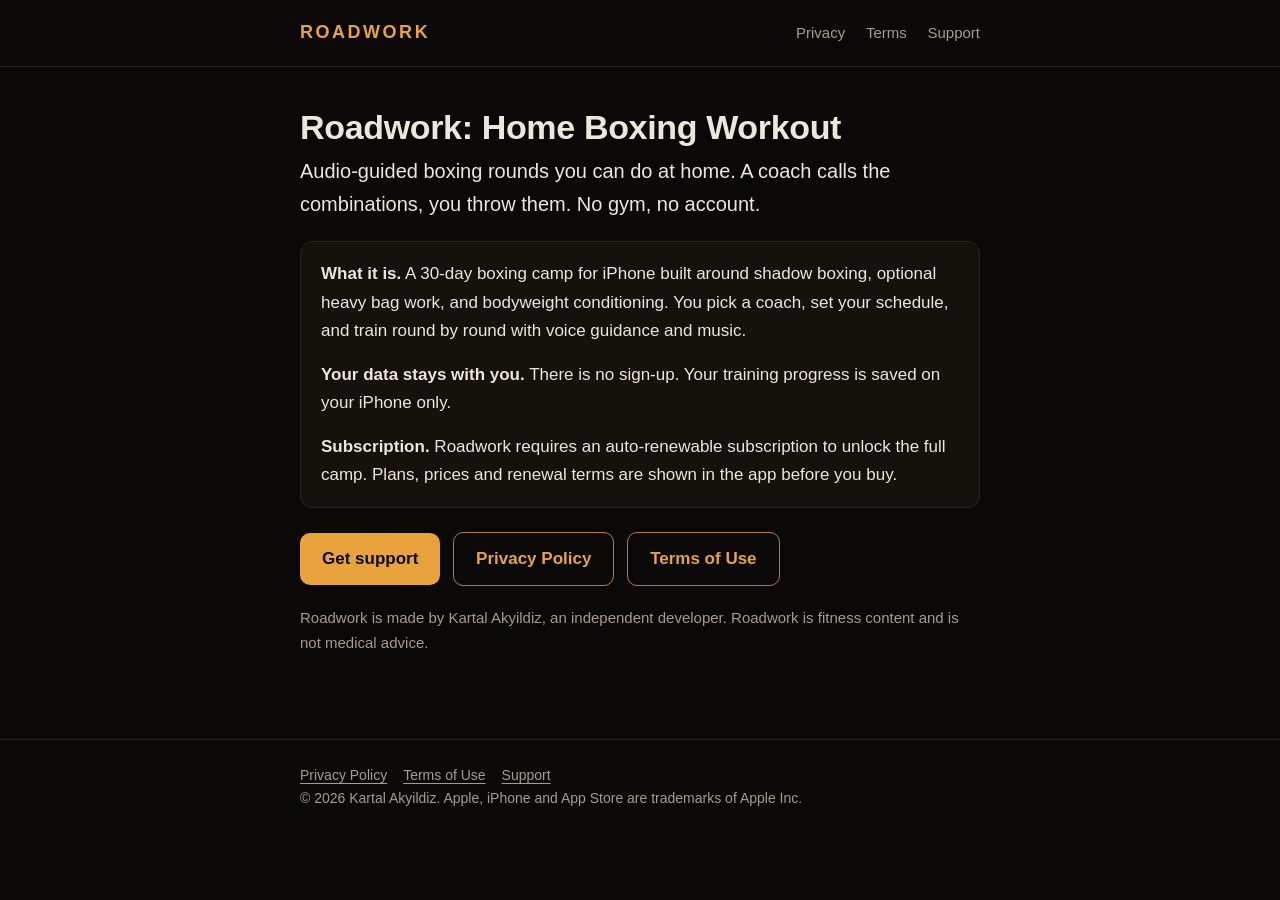
==== index.html @ eff5b134 "Add files via upload" ====
<!doctype html>
<html lang="en">
<head>
<meta charset="utf-8">
<meta name="viewport" content="width=device-width, initial-scale=1">
<title>Roadwork: Home Boxing Workout</title>
<meta name="description" content="Roadwork is an audio-guided home boxing workout for iPhone. Shadow boxing, bodyweight conditioning, and a 30-day camp, with no account required.">
<link rel="stylesheet" href="style.css">
</head>
<body>
<header class="site"><div class="wrap">
  <a class="brand" href="index.html">Roadwork</a>
  <nav aria-label="Main">
    <a href="privacy.html">Privacy</a>
    <a href="terms.html">Terms</a>
    <a href="support.html">Support</a>
  </nav>
</div></header>

<main><div class="wrap">
  <h1>Roadwork: Home Boxing Workout</h1>
  <p class="lead">Audio-guided boxing rounds you can do at home. A coach calls the combinations, you throw them. No gym, no account.</p>

  <div class="card">
    <p><strong>What it is.</strong> A 30-day boxing camp for iPhone built around shadow boxing, optional heavy bag work, and bodyweight conditioning. You pick a coach, set your schedule, and train round by round with voice guidance and music.</p>
    <p><strong>Your data stays with you.</strong> There is no sign-up. Your training progress is saved on your iPhone only.</p>
    <p><strong>Subscription.</strong> Roadwork requires an auto-renewable subscription to unlock the full camp. Plans, prices and renewal terms are shown in the app before you buy.</p>
  </div>

  <p>
    <a class="btn" href="support.html">Get support</a>
    <a class="btn ghost" href="privacy.html">Privacy Policy</a>
    <a class="btn ghost" href="terms.html">Terms of Use</a>
  </p>

  <p class="meta">Roadwork is made by Kartal Akyildiz, an independent developer. Roadwork is fitness content and is not medical advice.</p>
</div></main>

<footer class="site"><div class="wrap">
  <a href="privacy.html">Privacy Policy</a><a href="terms.html">Terms of Use</a><a href="support.html">Support</a>
  <p>&copy; 2026 Kartal Akyildiz. Apple, iPhone and App Store are trademarks of Apple Inc.</p>
</div></footer>
</body>
</html>
---- style.css ----
:root {
  --bg: #0B0907;
  --surface: #15110D;
  --border: #2A2219;
  --text: #EDE6DA;
  --muted: #A89C8A;
  --amber: #E8A33D;
  --amber-dim: #B87F2A;
}
* { box-sizing: border-box; }
html { -webkit-text-size-adjust: 100%; }
body {
  margin: 0;
  background: var(--bg);
  color: var(--text);
  font-family: -apple-system, BlinkMacSystemFont, "Segoe UI", Roboto, Helvetica, Arial, sans-serif;
  font-size: 17px;
  line-height: 1.65;
}
.wrap { max-width: 720px; margin: 0 auto; padding: 0 20px; }
header.site { border-bottom: 1px solid var(--border); padding: 18px 0; }
header.site .wrap { display: flex; flex-wrap: wrap; gap: 8px 24px; align-items: baseline; justify-content: space-between; }
.brand { color: var(--amber); font-weight: 800; letter-spacing: 0.14em; text-transform: uppercase; text-decoration: none; font-size: 18px; }
nav a { color: var(--muted); text-decoration: none; margin-right: 16px; font-size: 15px; }
nav a:last-child { margin-right: 0; }
nav a:hover, nav a[aria-current="page"] { color: var(--amber); }
main { padding: 40px 0 56px; }
h1 { font-size: 34px; line-height: 1.2; margin: 0 0 8px; letter-spacing: -0.01em; }
h2 { font-size: 22px; margin: 40px 0 8px; color: var(--amber); }
h3 { font-size: 18px; margin: 24px 0 4px; }
p, ul, ol { margin: 0 0 16px; }
ul, ol { padding-left: 22px; }
li { margin-bottom: 6px; }
a { color: var(--amber); text-underline-offset: 3px; }
a:hover { color: #F5BE68; }
.meta { color: var(--muted); font-size: 15px; margin-bottom: 28px; }
.lead { font-size: 20px; color: var(--text); }
.card { background: var(--surface); border: 1px solid var(--border); border-radius: 12px; padding: 18px 20px; margin: 20px 0; }
.card p:last-child { margin-bottom: 0; }
.btn { display: inline-block; background: var(--amber); color: #0B0907; font-weight: 700; text-decoration: none; padding: 12px 22px; border-radius: 10px; margin: 4px 8px 4px 0; }
.btn:hover { background: #F5BE68; color: #0B0907; }
.btn.ghost { background: transparent; color: var(--amber); border: 1px solid var(--amber-dim); }
.btn.ghost:hover { background: var(--surface); color: #F5BE68; }
details { background: var(--surface); border: 1px solid var(--border); border-radius: 10px; padding: 12px 16px; margin-bottom: 12px; }
summary { cursor: pointer; font-weight: 600; }
details[open] summary { color: var(--amber); margin-bottom: 8px; }
details p:last-child { margin-bottom: 0; }
footer.site { border-top: 1px solid var(--border); padding: 24px 0 40px; color: var(--muted); font-size: 14px; }
footer.site a { color: var(--muted); margin-right: 16px; }
footer.site a:hover { color: var(--amber); }
table { width: 100%; border-collapse: collapse; margin: 0 0 16px; font-size: 16px; }
th, td { text-align: left; vertical-align: top; padding: 10px 10px; border-bottom: 1px solid var(--border); }
th { color: var(--amber); font-weight: 600; }
@media (max-width: 520px) {
  body { font-size: 16px; }
  h1 { font-size: 28px; }
  main { padding-top: 28px; }
}
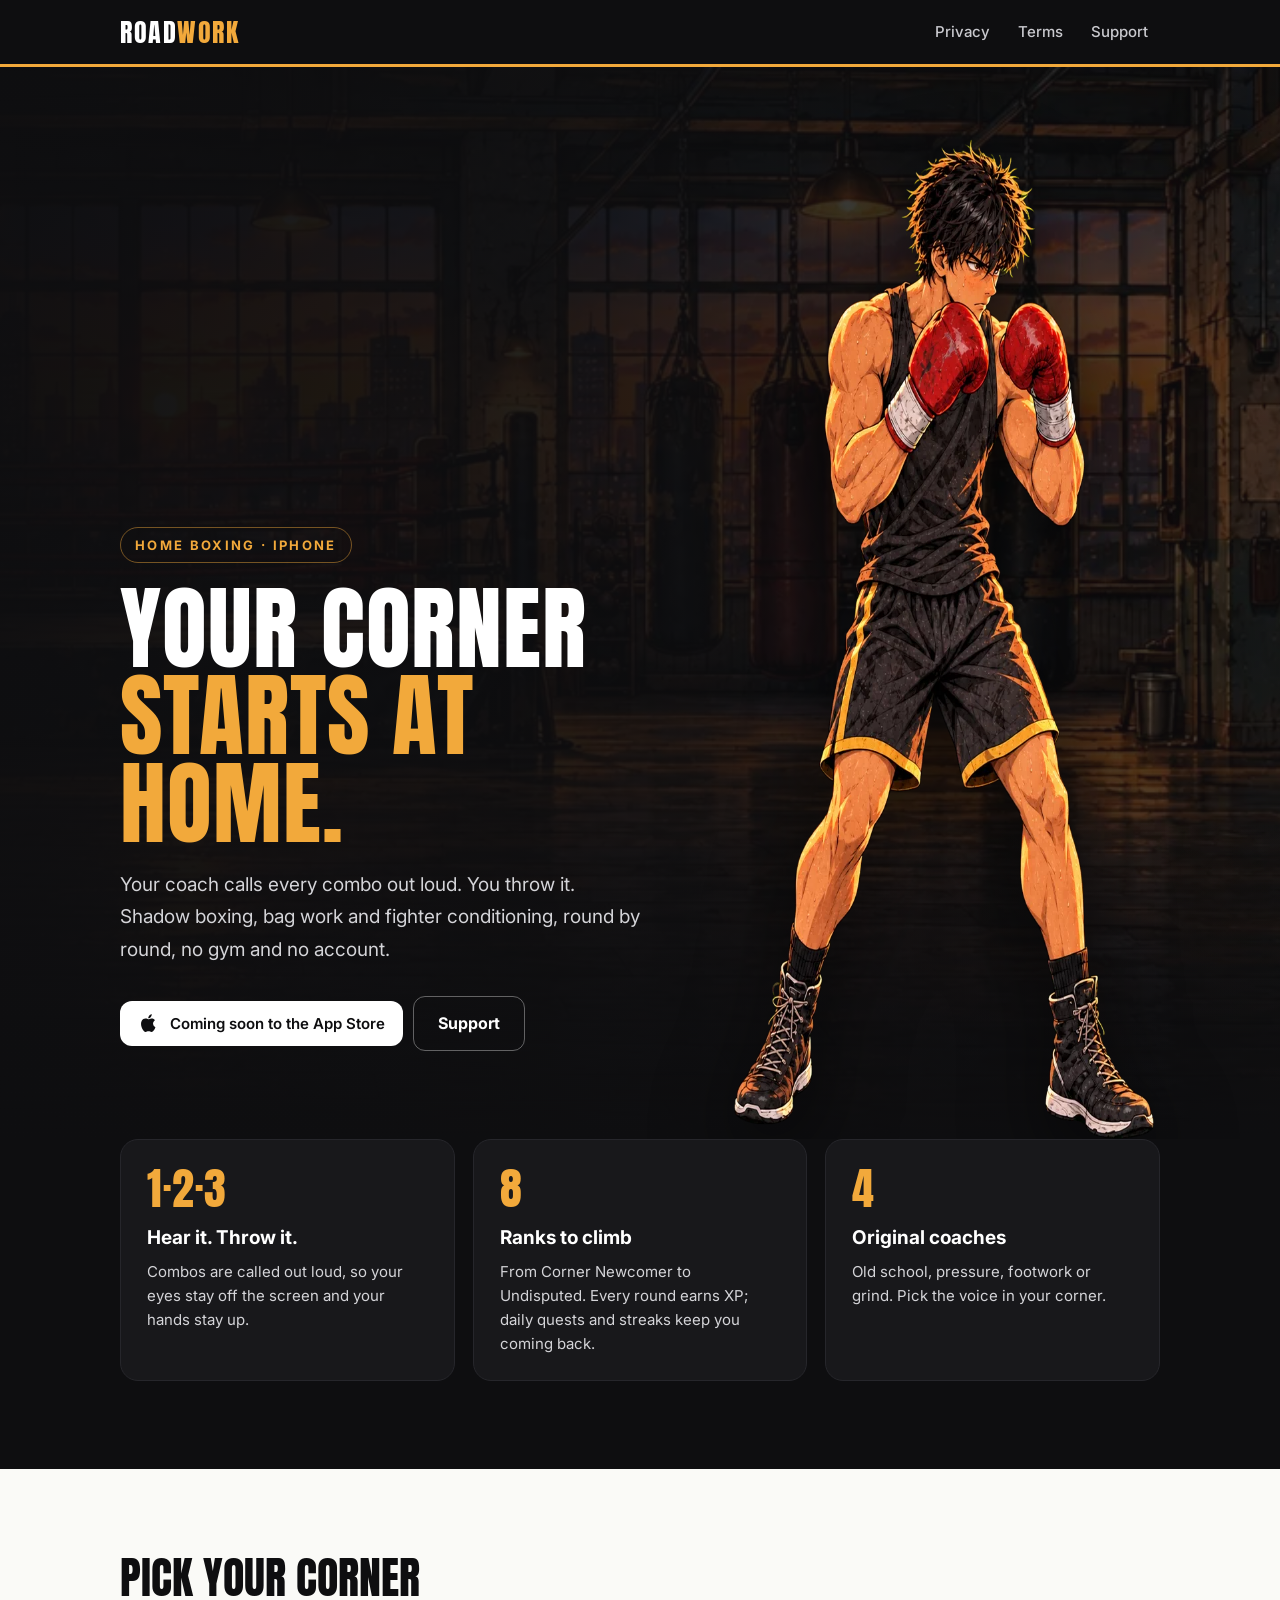
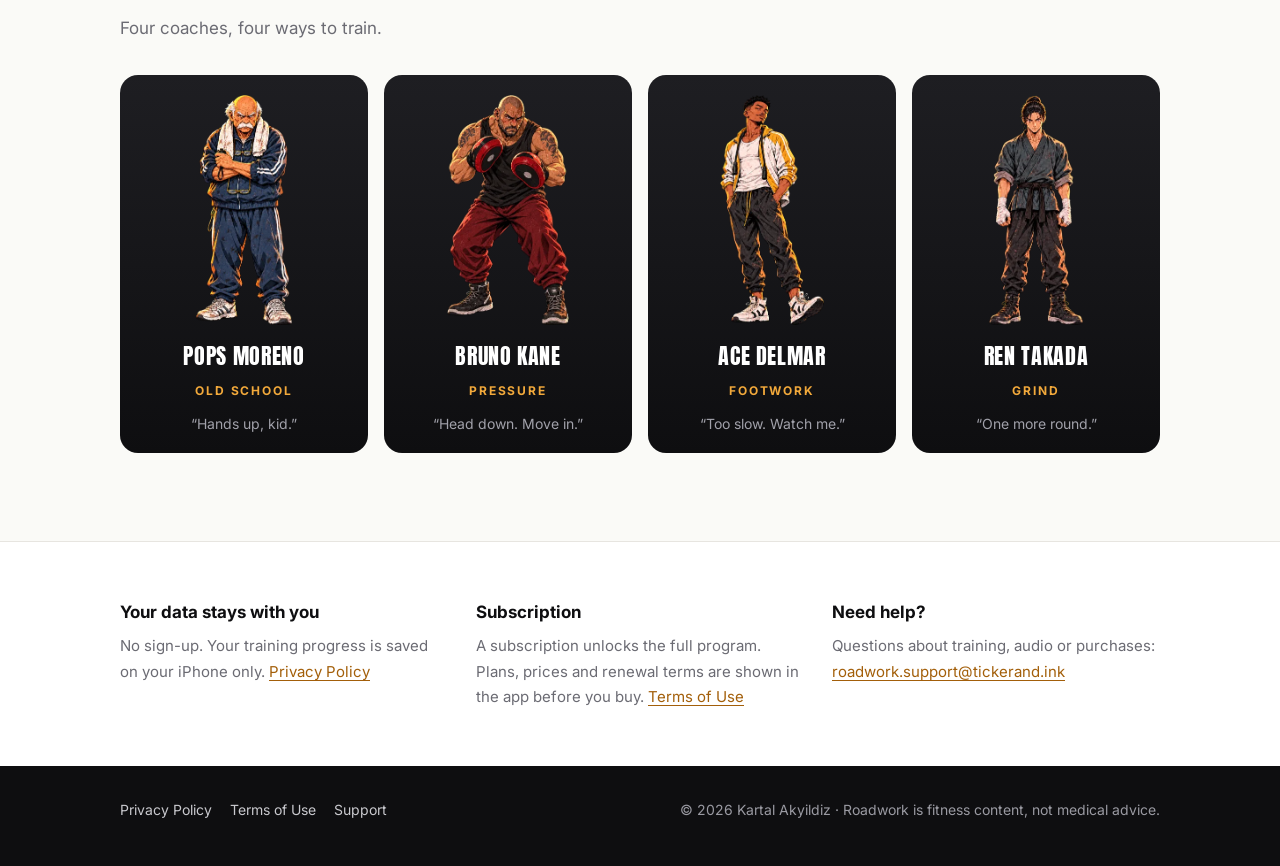
==== commit bd6dcaed: "Add files via upload" ====
--- a/index.html
+++ b/index.html
@@ -1,44 +1,60 @@
-<!doctype html>
-<html lang="en">
-<head>
-<meta charset="utf-8">
-<meta name="viewport" content="width=device-width, initial-scale=1">
-<title>Roadwork: Home Boxing Workout</title>
-<meta name="description" content="Roadwork is an audio-guided home boxing workout for iPhone. Shadow boxing, bodyweight conditioning, and a 30-day camp, with no account required.">
-<link rel="stylesheet" href="style.css">
-</head>
-<body>
-<header class="site"><div class="wrap">
-  <a class="brand" href="index.html">Roadwork</a>
-  <nav aria-label="Main">
-    <a href="privacy.html">Privacy</a>
-    <a href="terms.html">Terms</a>
-    <a href="support.html">Support</a>
-  </nav>
-</div></header>
-
-<main><div class="wrap">
-  <h1>Roadwork: Home Boxing Workout</h1>
-  <p class="lead">Audio-guided boxing rounds you can do at home. A coach calls the combinations, you throw them. No gym, no account.</p>
-
-  <div class="card">
-    <p><strong>What it is.</strong> A 30-day boxing camp for iPhone built around shadow boxing, optional heavy bag work, and bodyweight conditioning. You pick a coach, set your schedule, and train round by round with voice guidance and music.</p>
-    <p><strong>Your data stays with you.</strong> There is no sign-up. Your training progress is saved on your iPhone only.</p>
-    <p><strong>Subscription.</strong> Roadwork requires an auto-renewable subscription to unlock the full camp. Plans, prices and renewal terms are shown in the app before you buy.</p>
-  </div>
-
-  <p>
-    <a class="btn" href="support.html">Get support</a>
-    <a class="btn ghost" href="privacy.html">Privacy Policy</a>
-    <a class="btn ghost" href="terms.html">Terms of Use</a>
-  </p>
-
-  <p class="meta">Roadwork is made by Kartal Akyildiz, an independent developer. Roadwork is fitness content and is not medical advice.</p>
-</div></main>
-
-<footer class="site"><div class="wrap">
-  <a href="privacy.html">Privacy Policy</a><a href="terms.html">Terms of Use</a><a href="support.html">Support</a>
-  <p>&copy; 2026 Kartal Akyildiz. Apple, iPhone and App Store are trademarks of Apple Inc.</p>
-</div></footer>
-</body>
-</html>
+<!doctype html>
+<html lang="en">
+<head>
+<meta charset="utf-8">
+<meta name="viewport" content="width=device-width, initial-scale=1">
+<title>Roadwork: Home Boxing Workout</title>
+<meta name="description" content="Roadwork is a voice-called home boxing workout for iPhone. Shadow boxing, combos called out loud, ranks to climb and four original coaches. No account required.">
+<meta name="theme-color" content="#0E0E10">
+<link rel="stylesheet" href="style.css">
+</head>
+<body>
+<header class="site"><div class="wrap">
+  <a class="brand" href="index.html">Road<span>work</span></a>
+  <nav aria-label="Main">
+    <a href="privacy.html">Privacy</a>
+    <a href="terms.html">Terms</a>
+    <a href="support.html">Support</a>
+  </nav>
+</div></header>
+
+<section class="hero"><div class="wrap">
+  <div class="copy">
+    <span class="eyebrow">Home boxing &middot; iPhone</span>
+    <h1>Your corner<br><em>starts at home.</em></h1>
+    <p>Your coach calls every combo out loud. You throw it. Shadow boxing, bag work and fighter conditioning, round by round, no gym and no account.</p>
+    <div class="actions"><span class="soon"><svg viewBox="0 0 24 24" aria-hidden="true"><path fill="currentColor" d="M16.4 12.6c0-2.4 2-3.6 2.1-3.7-1.1-1.7-2.9-1.9-3.5-1.9-1.5-.2-2.9.9-3.7.9-.8 0-1.9-.9-3.2-.8-1.6 0-3.1 1-4 2.4-1.7 3-.4 7.4 1.2 9.8.8 1.2 1.8 2.5 3 2.4 1.2 0 1.7-.8 3.2-.8s1.9.8 3.2.8c1.3 0 2.2-1.2 3-2.4.9-1.4 1.3-2.7 1.3-2.8 0 0-2.6-1-2.6-3.9zM14 5.5c.7-.8 1.1-1.9 1-3-1 0-2.1.7-2.8 1.5-.6.7-1.2 1.8-1 2.9 1.1.1 2.1-.6 2.8-1.4z"/></svg>Coming soon to the App Store</span>
+    <a class="btn ghost" href="support.html">Support</a></div>
+  </div>
+  <img class="fighter" src="img/fighter.webp" alt="Roadwork fighter in guard stance" width="467" height="1000">
+</div></section>
+
+<section class="features"><div class="wrap">
+  <div class="feat"><div class="num">1&middot;2&middot;3</div><h3>Hear it. Throw it.</h3><p>Combos are called out loud, so your eyes stay off the screen and your hands stay up.</p></div>
+  <div class="feat"><div class="num">8</div><h3>Ranks to climb</h3><p>From Corner Newcomer to Undisputed. Every round earns XP; daily quests and streaks keep you coming back.</p></div>
+  <div class="feat"><div class="num">4</div><h3>Original coaches</h3><p>Old school, pressure, footwork or grind. Pick the voice in your corner.</p></div>
+</div></section>
+
+<section class="coaches"><div class="wrap">
+  <h2>Pick your corner</h2>
+  <p>Four coaches, four ways to train.</p>
+  <div class="roster">
+    <div class="coach"><img src="img/coach-pops.webp" alt="Pops Moreno" loading="lazy"><b>Pops Moreno</b><span>OLD SCHOOL</span><i>“Hands up, kid.”</i></div>
+    <div class="coach"><img src="img/coach-bruno.webp" alt="Bruno Kane" loading="lazy"><b>Bruno Kane</b><span>PRESSURE</span><i>“Head down. Move in.”</i></div>
+    <div class="coach"><img src="img/coach-ace.webp" alt="Ace Delmar" loading="lazy"><b>Ace Delmar</b><span>FOOTWORK</span><i>“Too slow. Watch me.”</i></div>
+    <div class="coach"><img src="img/coach-ren.webp" alt="Ren Takada" loading="lazy"><b>Ren Takada</b><span>GRIND</span><i>“One more round.”</i></div>
+  </div>
+</div></section>
+
+<section class="strip"><div class="wrap">
+  <div><h3>Your data stays with you</h3><p>No sign-up. Your training progress is saved on your iPhone only. <a href="privacy.html">Privacy Policy</a></p></div>
+  <div><h3>Subscription</h3><p>A subscription unlocks the full program. Plans, prices and renewal terms are shown in the app before you buy. <a href="terms.html">Terms of Use</a></p></div>
+  <div><h3>Need help?</h3><p>Questions about training, audio or purchases: <a href="mailto:roadwork.support@tickerand.ink">roadwork.support@tickerand.ink</a></p></div>
+</div></section>
+
+<footer class="site"><div class="wrap">
+  <div><a href="privacy.html">Privacy Policy</a><a href="terms.html">Terms of Use</a><a href="support.html">Support</a></div>
+  <div>&copy; 2026 Kartal Akyildiz &middot; Roadwork is fitness content, not medical advice.</div>
+</div></footer>
+</body>
+</html>
--- a/style.css
+++ b/style.css
@@ -1,58 +1,136 @@
-:root {
-  --bg: #0B0907;
-  --surface: #15110D;
-  --border: #2A2219;
-  --text: #EDE6DA;
-  --muted: #A89C8A;
-  --amber: #E8A33D;
-  --amber-dim: #B87F2A;
-}
-* { box-sizing: border-box; }
-html { -webkit-text-size-adjust: 100%; }
-body {
-  margin: 0;
-  background: var(--bg);
-  color: var(--text);
-  font-family: -apple-system, BlinkMacSystemFont, "Segoe UI", Roboto, Helvetica, Arial, sans-serif;
-  font-size: 17px;
-  line-height: 1.65;
-}
-.wrap { max-width: 720px; margin: 0 auto; padding: 0 20px; }
-header.site { border-bottom: 1px solid var(--border); padding: 18px 0; }
-header.site .wrap { display: flex; flex-wrap: wrap; gap: 8px 24px; align-items: baseline; justify-content: space-between; }
-.brand { color: var(--amber); font-weight: 800; letter-spacing: 0.14em; text-transform: uppercase; text-decoration: none; font-size: 18px; }
-nav a { color: var(--muted); text-decoration: none; margin-right: 16px; font-size: 15px; }
-nav a:last-child { margin-right: 0; }
-nav a:hover, nav a[aria-current="page"] { color: var(--amber); }
-main { padding: 40px 0 56px; }
-h1 { font-size: 34px; line-height: 1.2; margin: 0 0 8px; letter-spacing: -0.01em; }
-h2 { font-size: 22px; margin: 40px 0 8px; color: var(--amber); }
-h3 { font-size: 18px; margin: 24px 0 4px; }
-p, ul, ol { margin: 0 0 16px; }
-ul, ol { padding-left: 22px; }
-li { margin-bottom: 6px; }
-a { color: var(--amber); text-underline-offset: 3px; }
-a:hover { color: #F5BE68; }
-.meta { color: var(--muted); font-size: 15px; margin-bottom: 28px; }
-.lead { font-size: 20px; color: var(--text); }
-.card { background: var(--surface); border: 1px solid var(--border); border-radius: 12px; padding: 18px 20px; margin: 20px 0; }
-.card p:last-child { margin-bottom: 0; }
-.btn { display: inline-block; background: var(--amber); color: #0B0907; font-weight: 700; text-decoration: none; padding: 12px 22px; border-radius: 10px; margin: 4px 8px 4px 0; }
-.btn:hover { background: #F5BE68; color: #0B0907; }
-.btn.ghost { background: transparent; color: var(--amber); border: 1px solid var(--amber-dim); }
-.btn.ghost:hover { background: var(--surface); color: #F5BE68; }
-details { background: var(--surface); border: 1px solid var(--border); border-radius: 10px; padding: 12px 16px; margin-bottom: 12px; }
-summary { cursor: pointer; font-weight: 600; }
-details[open] summary { color: var(--amber); margin-bottom: 8px; }
-details p:last-child { margin-bottom: 0; }
-footer.site { border-top: 1px solid var(--border); padding: 24px 0 40px; color: var(--muted); font-size: 14px; }
-footer.site a { color: var(--muted); margin-right: 16px; }
-footer.site a:hover { color: var(--amber); }
-table { width: 100%; border-collapse: collapse; margin: 0 0 16px; font-size: 16px; }
-th, td { text-align: left; vertical-align: top; padding: 10px 10px; border-bottom: 1px solid var(--border); }
-th { color: var(--amber); font-weight: 600; }
-@media (max-width: 520px) {
-  body { font-size: 16px; }
-  h1 { font-size: 28px; }
-  main { padding-top: 28px; }
-}
+@import url("https://fonts.googleapis.com/css2?family=Anton&family=Inter:wght@400;500;600;700&display=swap");
+
+:root {
+  --ink: #0E0E10;
+  --ink-2: #18181B;
+  --paper: #FAFAF7;
+  --card: #FFFFFF;
+  --line: #E7E5E0;
+  --text: #1A1A1E;
+  --muted: #6B6B73;
+  --amber: #F2A93B;
+  --amber-ink: #A35F0A;   /* amber for text on light: 4.8:1 */
+  --red: #C8312A;
+}
+* { box-sizing: border-box; }
+html { -webkit-text-size-adjust: 100%; scroll-behavior: smooth; }
+body { margin: 0; background: var(--paper); color: var(--text);
+  font-family: Inter, -apple-system, BlinkMacSystemFont, "Segoe UI", Roboto, Helvetica, Arial, sans-serif;
+  font-size: 17px; line-height: 1.7; }
+.wrap { max-width: 760px; margin: 0 auto; padding: 0 20px; }
+a { color: var(--amber-ink); text-underline-offset: 3px; text-decoration-thickness: 1px; }
+a:hover { color: var(--text); }
+
+/* top bar */
+header.site { background: var(--ink); position: sticky; top: 0; z-index: 10; border-bottom: 3px solid var(--amber); }
+header.site .wrap { max-width: 1080px; display: flex; align-items: center; justify-content: space-between; gap: 16px; height: 64px; }
+.brand { font-family: Anton, Impact, sans-serif; font-size: 26px; letter-spacing: .06em; color: #fff; text-decoration: none; text-transform: uppercase; }
+.brand span { color: var(--amber); }
+nav { display: flex; gap: 4px; }
+nav a { color: #C9C9CE; text-decoration: none; font-size: 15px; font-weight: 500; padding: 8px 12px; border-radius: 8px; }
+nav a:hover { color: #fff; background: rgba(255,255,255,.08); }
+nav a[aria-current="page"] { color: var(--ink); background: var(--amber); }
+
+/* legal / support pages */
+main { padding: 56px 0 72px; }
+.doc { background: var(--card); border: 1px solid var(--line); border-radius: 20px; padding: 48px 52px; box-shadow: 0 1px 2px rgba(0,0,0,.04), 0 12px 32px rgba(0,0,0,.05); }
+h1 { font-family: Anton, Impact, sans-serif; font-weight: 400; font-size: 52px; line-height: 1.05; letter-spacing: .01em; text-transform: uppercase; margin: 0 0 10px; color: var(--ink); }
+h2 { font-size: 21px; line-height: 1.3; margin: 44px 0 10px; color: var(--ink); padding-left: 14px; border-left: 4px solid var(--amber); }
+h3 { font-size: 17px; margin: 26px 0 6px; color: var(--ink); }
+p, ul, ol { margin: 0 0 16px; }
+ul, ol { padding-left: 22px; }
+li { margin-bottom: 6px; }
+li::marker { color: var(--amber-ink); }
+.meta { color: var(--muted); font-size: 14px; margin-bottom: 32px; letter-spacing: .02em; }
+.lead { font-size: 19px; color: var(--text); }
+.card { background: #FFF8EC; border: 1px solid #F3DDB5; border-radius: 14px; padding: 18px 22px; margin: 24px 0; }
+.card p:last-child, .card ul:last-child { margin-bottom: 0; }
+table { width: 100%; border-collapse: collapse; margin: 0 0 18px; font-size: 15px; }
+th, td { text-align: left; vertical-align: top; padding: 12px 10px; border-bottom: 1px solid var(--line); }
+th { color: var(--ink); font-weight: 600; background: #F6F5F1; }
+details { background: var(--card); border: 1px solid var(--line); border-radius: 14px; padding: 16px 20px; margin-bottom: 12px; transition: border-color .15s; }
+details:hover { border-color: #D8D5CE; }
+details[open] { border-color: var(--amber); }
+summary { cursor: pointer; font-weight: 600; color: var(--ink); list-style: none; display: flex; justify-content: space-between; gap: 12px; }
+summary::-webkit-details-marker { display: none; }
+summary::after { content: "+"; color: var(--amber-ink); font-weight: 700; font-size: 20px; line-height: 1; }
+details[open] summary::after { content: "–"; }
+details[open] summary { margin-bottom: 10px; }
+details p:last-child { margin-bottom: 0; }
+
+.btn { display: inline-flex; align-items: center; gap: 8px; background: var(--amber); color: var(--ink); font-weight: 700; text-decoration: none;
+  padding: 13px 24px; border-radius: 12px; margin: 4px 8px 4px 0; font-size: 16px; }
+.btn:hover { background: #FFC160; color: var(--ink); }
+.btn.ghost { background: transparent; color: #fff; border: 1.5px solid rgba(255,255,255,.35); }
+.btn.ghost:hover { border-color: #fff; background: rgba(255,255,255,.06); }
+
+footer.site { background: var(--ink); color: #9A9AA2; font-size: 14px; padding: 32px 0 44px; }
+footer.site .wrap { max-width: 1080px; display: flex; flex-wrap: wrap; justify-content: space-between; gap: 12px 24px; }
+footer.site a { color: #C9C9CE; text-decoration: none; margin-right: 18px; }
+footer.site a:hover { color: var(--amber); }
+
+/* landing */
+.hero { position: relative; background: var(--ink); color: #fff; overflow: hidden; }
+.hero::before { content: ""; position: absolute; inset: 0; background: url("img/gym.webp") center 30% / cover no-repeat; opacity: .38; }
+.hero::after { content: ""; position: absolute; inset: 0;
+  background: linear-gradient(90deg, rgba(14,14,16,.96) 0%, rgba(14,14,16,.75) 45%, rgba(14,14,16,.15) 100%),
+              linear-gradient(0deg, rgba(14,14,16,1) 0%, rgba(14,14,16,0) 30%); }
+.hero .wrap { position: relative; z-index: 1; max-width: 1080px; display: grid; grid-template-columns: 1.15fr .85fr; align-items: end; gap: 24px; min-height: 620px; padding-top: 72px; }
+.hero .copy { padding-bottom: 88px; }
+.eyebrow { display: inline-block; font-size: 13px; font-weight: 700; letter-spacing: .18em; text-transform: uppercase; color: var(--amber);
+  border: 1px solid rgba(242,169,59,.45); border-radius: 999px; padding: 6px 14px; margin-bottom: 22px; }
+.hero h1 { color: #fff; font-size: 92px; line-height: .95; margin-bottom: 22px; }
+.hero h1 em { font-style: normal; color: var(--amber); }
+.hero p { color: #D4D4D8; font-size: 19px; max-width: 520px; margin-bottom: 30px; }
+.hero .fighter { align-self: end; justify-self: center; width: 100%; max-width: 420px; filter: drop-shadow(0 30px 40px rgba(0,0,0,.6)); }
+.soon { display: inline-flex; align-items: center; gap: 10px; background: #fff; color: var(--ink); border-radius: 12px; padding: 10px 18px; font-weight: 600; font-size: 15px; margin-right: 8px; }
+.soon svg { width: 22px; height: 22px; }
+
+.features { background: var(--ink); padding: 0 0 88px; }
+.features .wrap { max-width: 1080px; display: grid; grid-template-columns: repeat(3, 1fr); gap: 18px; }
+.feat { background: var(--ink-2); border: 1px solid #26262B; border-radius: 18px; padding: 26px 26px 24px; color: #D4D4D8; }
+.feat .num { font-family: Anton, Impact, sans-serif; font-size: 44px; line-height: 1; color: var(--amber); }
+.feat h3 { color: #fff; font-size: 19px; margin: 12px 0 6px; }
+.feat p { margin: 0; font-size: 15px; line-height: 1.6; }
+
+.coaches { padding: 80px 0 88px; }
+.coaches .wrap { max-width: 1080px; }
+.coaches h2 { border: 0; padding: 0; font-family: Anton, Impact, sans-serif; font-weight: 400; font-size: 44px; text-transform: uppercase; margin: 0 0 8px; }
+.coaches > .wrap > p { color: var(--muted); margin-bottom: 32px; }
+.roster { display: grid; grid-template-columns: repeat(4, 1fr); gap: 16px; }
+.coach { background: linear-gradient(180deg, #1E1E22, var(--ink)); border-radius: 18px; overflow: hidden; text-align: center; padding: 20px 14px 18px; color: #fff; }
+.coach img { height: 230px; width: auto; max-width: 100%; object-fit: contain; display: block; margin: 0 auto 12px; }
+.coach b { display: block; font-family: Anton, Impact, sans-serif; font-weight: 400; font-size: 22px; letter-spacing: .03em; text-transform: uppercase; }
+.coach span { font-size: 12px; font-weight: 700; letter-spacing: .16em; color: var(--amber); }
+.coach i { display: block; font-style: normal; color: #A1A1AA; font-size: 14px; margin-top: 8px; }
+
+.strip { background: #fff; border-top: 1px solid var(--line); padding: 56px 0; }
+.strip .wrap { max-width: 1080px; display: grid; grid-template-columns: repeat(3, 1fr); gap: 28px; }
+.strip h3 { margin-top: 0; }
+.strip p { color: var(--muted); font-size: 15px; margin: 0; }
+
+@media (max-width: 860px) {
+  .hero .wrap { grid-template-columns: 1fr; min-height: 0; padding-top: 48px; }
+  .hero .copy { padding-bottom: 8px; }
+  .hero h1 { font-size: 64px; }
+  .hero .fighter { max-width: 300px; }
+  .features .wrap, .strip .wrap { grid-template-columns: 1fr; }
+  .roster { grid-template-columns: repeat(2, 1fr); }
+}
+/* grid children may shrink below their content width (prevents mobile overflow) */
+.hero .wrap > *, .features .wrap > *, .strip .wrap > *, .roster > * { min-width: 0; }
+.hero .actions { display: flex; flex-wrap: wrap; gap: 10px; align-items: center; }
+.hero .actions .btn, .hero .actions .soon { margin: 0; }
+
+@media (max-width: 560px) {
+  .hero .fighter { max-width: 230px; }
+  .hero p { font-size: 17px; }
+  .coach img { height: 180px; }
+  body { font-size: 16px; }
+  header.site .wrap { height: auto; padding-top: 12px; padding-bottom: 12px; flex-direction: column; align-items: flex-start; gap: 6px; }
+  nav a { padding: 6px 10px 6px 0; }
+  main { padding: 28px 0 48px; }
+  .doc { padding: 28px 20px; border-radius: 16px; }
+  h1 { font-size: 40px; }
+  .hero h1 { font-size: 52px; }
+}
